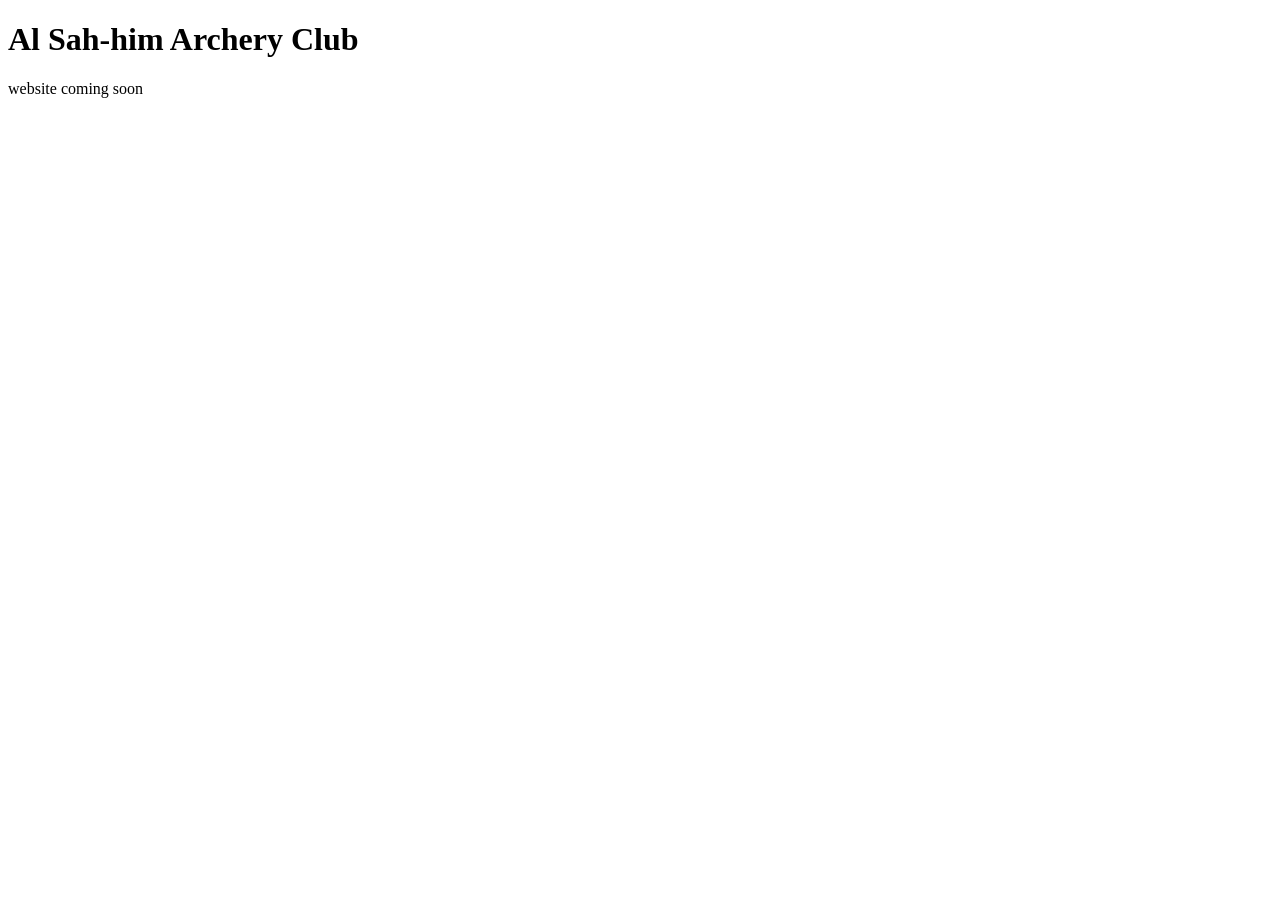
==== index.html @ c9ab62c6 "first commit" ====
<!DOCTYPE html>
<html lang="en">
<head>
  <meta charset="UTF-8">
  <title>Al Sah-him Archery Club</title>
</head>
<body>
  <h1>Al Sah-him Archery Club</h1>
  <p>website coming soon</p>
</body>
</html>
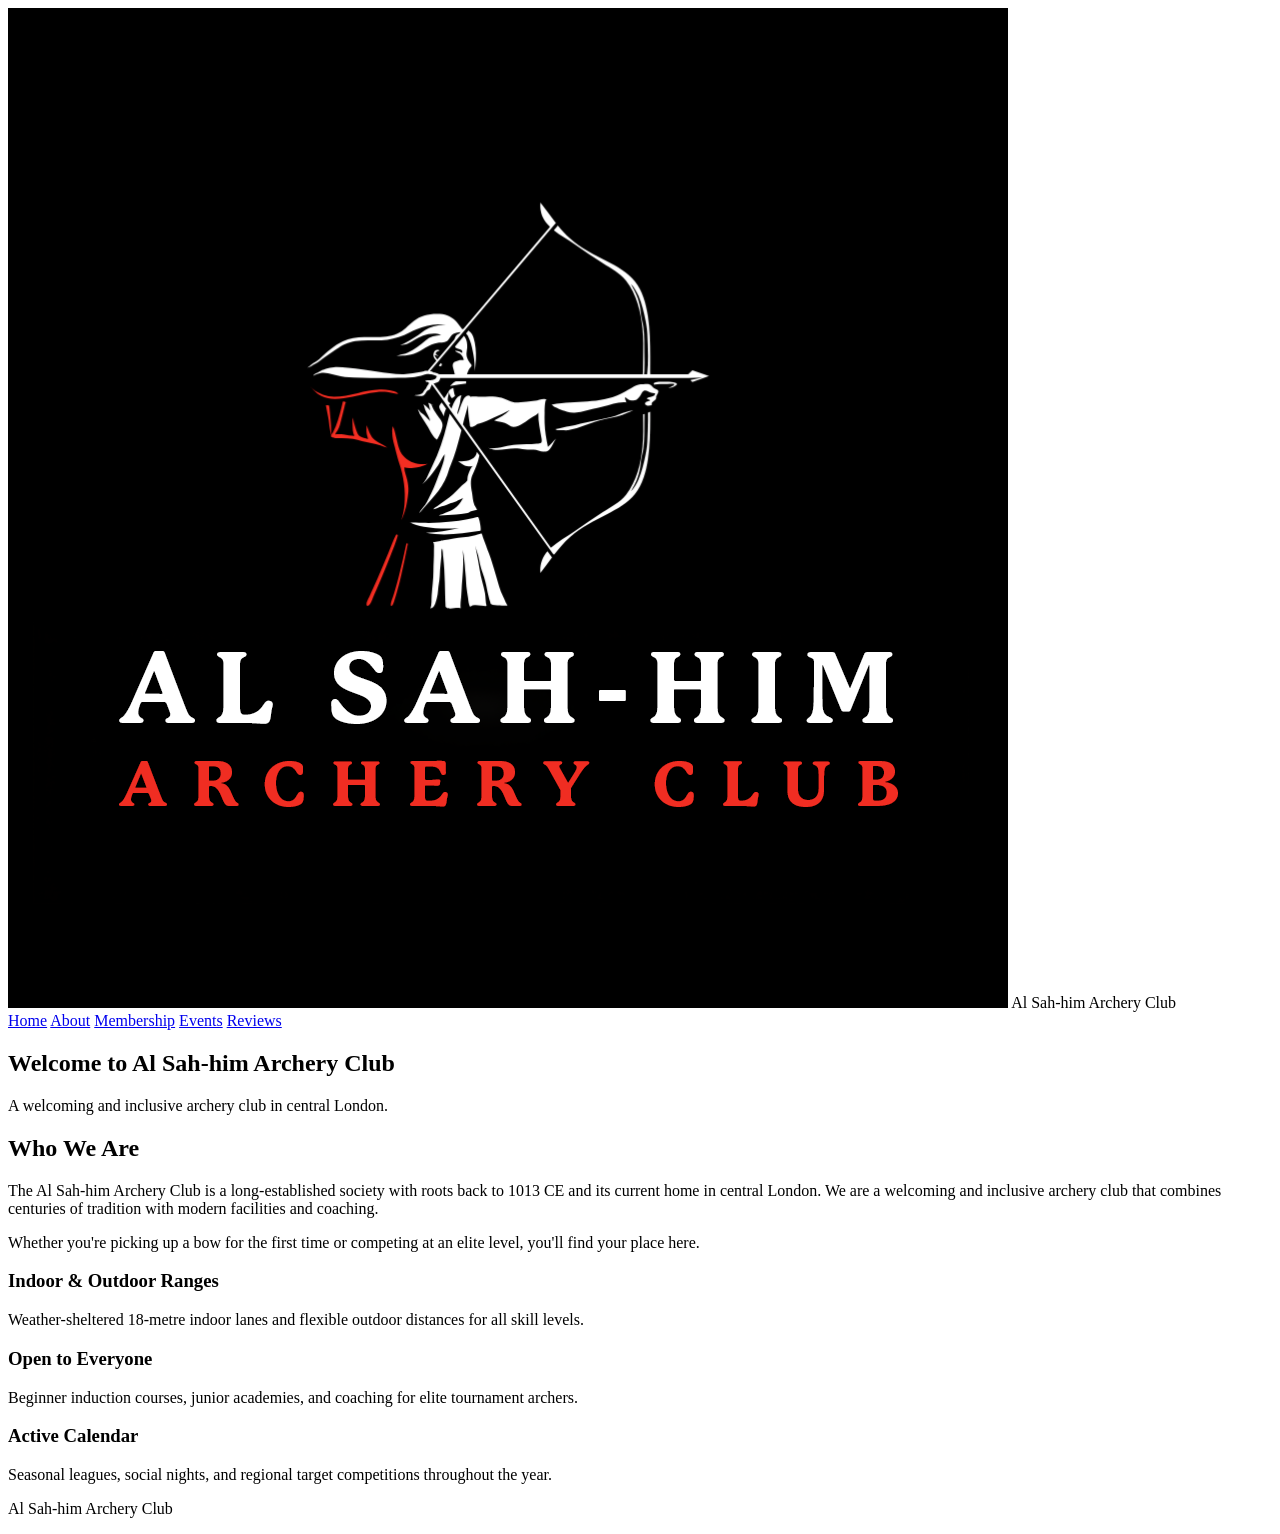
==== commit 8c6780d3: "basic html for home page" ====
--- a/index.html
+++ b/index.html
@@ -2,10 +2,62 @@
 <html lang="en">
 <head>
   <meta charset="UTF-8">
-  <title>Al Sah-him Archery Club</title>
+  <title>Al Sah-him Archery Club - Home</title>
 </head>
 <body>
-  <h1>Al Sah-him Archery Club</h1>
-  <p>website coming soon</p>
+
+<header>
+  <div class="header-left">
+    <img src="club-logo.png" alt="Club logo">
+    <span class="club-title">Al Sah-him Archery Club</span>
+  </div>
+  <nav>
+    <a href="home.html">Home</a>
+    <a href="about.html">About</a>
+    <a href="membership.html">Membership</a>
+    <a href="events.html">Events</a>
+    <a href="reviews.html">Reviews</a>
+  </nav>
+</header>
+
+<main>
+
+  <section class="banner">
+    <h1>Welcome to Al Sah-him Archery Club</h1>
+    <p>A welcoming and inclusive archery club in central London.</p>
+  </section>
+
+  <div class="content">
+
+    <section class="intro">
+      <h2 class="section-title">Who We Are</h2>
+      <p>The Al Sah-him Archery Club is a long-established society with roots back to 1013 CE and its current home in central London. We are a welcoming and inclusive archery club that combines centuries of tradition with modern facilities and coaching.</p>
+      <p>Whether you're picking up a bow for the first time or competing at an elite level, you'll find your place here.</p>
+
+      <div class="features">
+        <div class="feature">
+          <h3>Indoor &amp; Outdoor Ranges</h3>
+          <p>Weather-sheltered 18-metre indoor lanes and flexible outdoor distances for all skill levels.</p>
+        </div>
+        <div class="feature">
+          <h3>Open to Everyone</h3>
+          <p>Beginner induction courses, junior academies, and coaching for elite tournament archers.</p>
+        </div>
+        <div class="feature">
+          <h3>Active Calendar</h3>
+          <p>Seasonal leagues, social nights, and regional target competitions throughout the year.</p>
+        </div>
+      </div>
+    </section>
+
+    <section>
+    </div>
+
+</main>
+
+<footer>
+  <p>Al Sah-him Archery Club</p>
+</footer>
+
 </body>
-</html>
+</html>
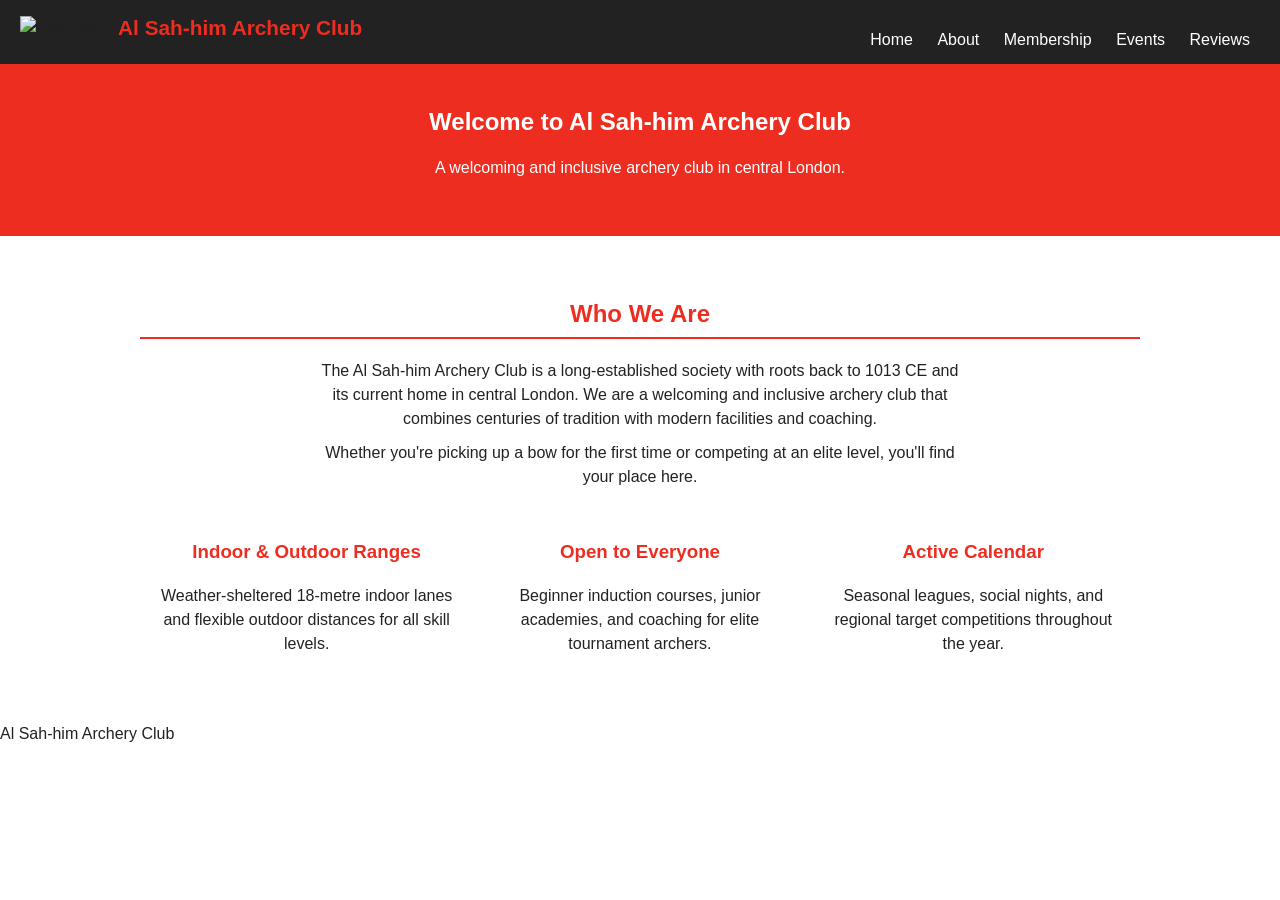
==== commit 28a23a47: "added css file and nav bar" ====
--- a/index.html
+++ b/index.html
@@ -3,12 +3,13 @@
 <head>
   <meta charset="UTF-8">
   <title>Al Sah-him Archery Club - Home</title>
+  <link rel="stylesheet" href="css/style.css">
 </head>
 <body>
 
 <header>
   <div class="header-left">
-    <img src="club-logo.png" alt="Club logo">
+    <img src="images/club-logo.png" alt="Club logo">
     <span class="club-title">Al Sah-him Archery Club</span>
   </div>
   <nav>
--- a/css/style.css
+++ b/css/style.css
@@ -0,0 +1,108 @@
+/* Al Sah-him Archery Club */
+
+body {
+  font-family: Arial, Helvetica, sans-serif;
+  margin: 0;
+  color: #222;
+  line-height: 1.5;
+}
+
+/* header */
+header {
+  background-color: #222;
+  padding: 12px 20px;
+  overflow: hidden;
+}
+
+.header-left {
+  float: left;
+}
+
+.header-left img {
+  height: 55px;
+  vertical-align: middle;
+}
+
+.club-title {
+  color: #ee2d21;
+  font-weight: bold;
+  font-size: 1.3em;
+  margin-left: 10px;
+  vertical-align: middle;
+}
+
+nav {
+  float: right;
+  padding-top: 16px;
+}
+
+nav a {
+  color: #fff;
+  text-decoration: none;
+  margin: 0 10px;
+}
+
+nav a:hover {
+  color: #ee2d21;
+}
+
+nav .current {
+  color: #ee2d21;
+  font-weight: bold;
+  margin: 0 10px;
+}
+
+/* red banner */
+.banner {
+  background-color: #ee2d21;
+  color: #fff;
+  text-align: center;
+  padding: 40px 20px;
+}
+
+.banner h1 {
+  margin: 0;
+}
+
+/* main content */
+.content {
+  max-width: 1000px;
+  margin: 0 auto;
+  padding: 40px 20px;
+}
+
+.content a {
+  color: #ee2d21;
+}
+
+.section-title {
+  color: #ee2d21;
+  border-bottom: 2px solid #ee2d21;
+  padding-bottom: 5px;
+}
+
+.intro {
+  text-align: center;
+}
+
+.intro p {
+  max-width: 650px;
+  margin: 0 auto 10px;
+}
+
+.features {
+  overflow: hidden;
+  margin-top: 30px;
+}
+
+.feature {
+  float: left;
+  width: 33.33%;
+  padding: 0 15px;
+  box-sizing: border-box;
+  text-align: center;
+}
+
+.feature h3 {
+  color: #ee2d21;
+}
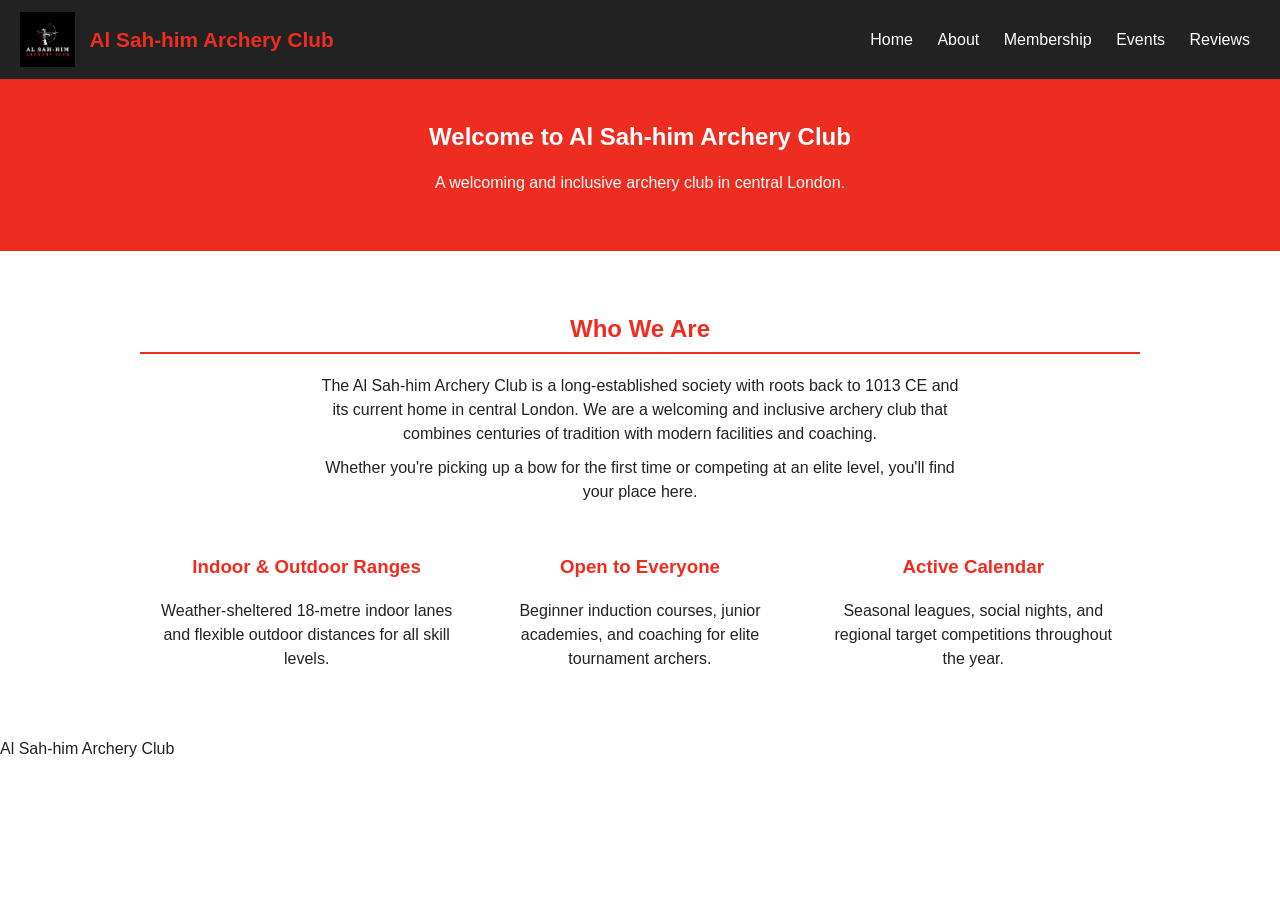
==== commit 9507227f: "logo wasnt showing, fixed path" ====
--- a/index.html
+++ b/index.html
@@ -9,7 +9,7 @@
 
 <header>
   <div class="header-left">
-    <img src="images/club-logo.png" alt="Club logo">
+    <img src="club-logo.png" alt="Club logo">
     <span class="club-title">Al Sah-him Archery Club</span>
   </div>
   <nav>
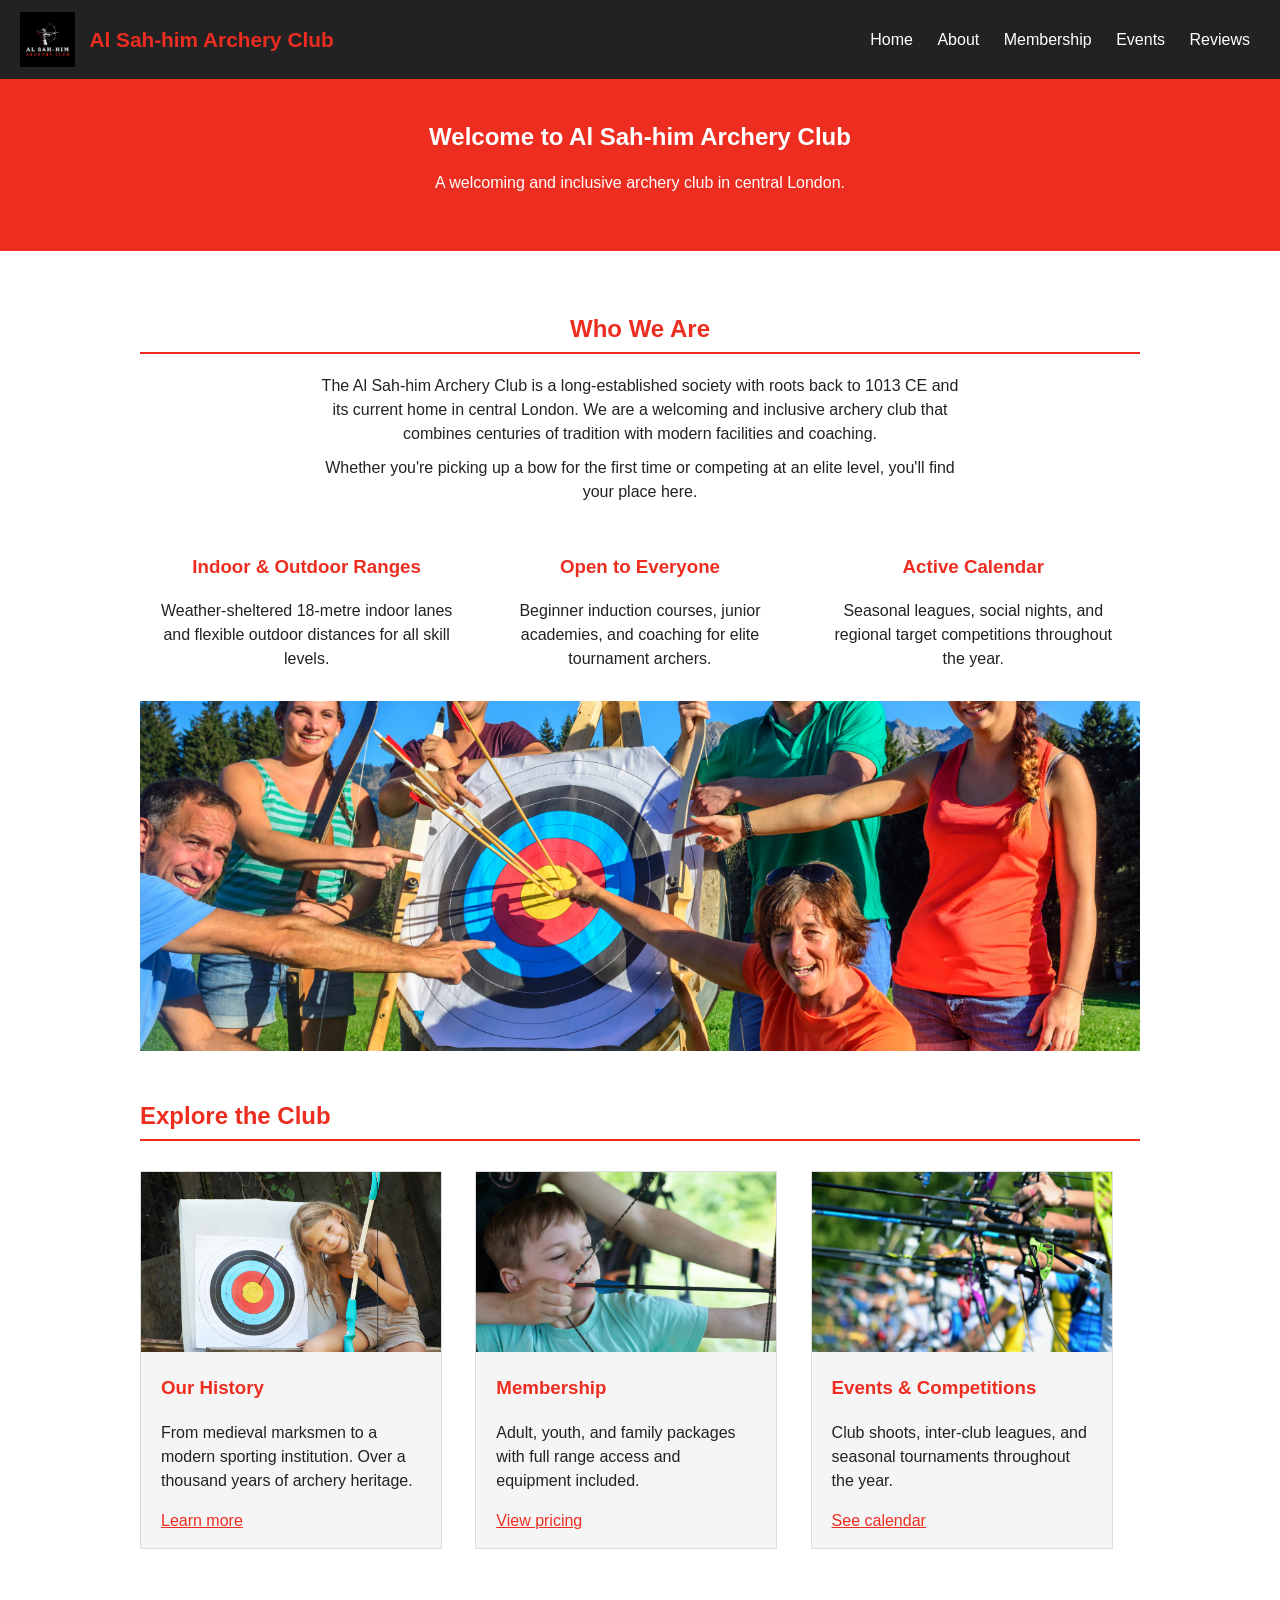
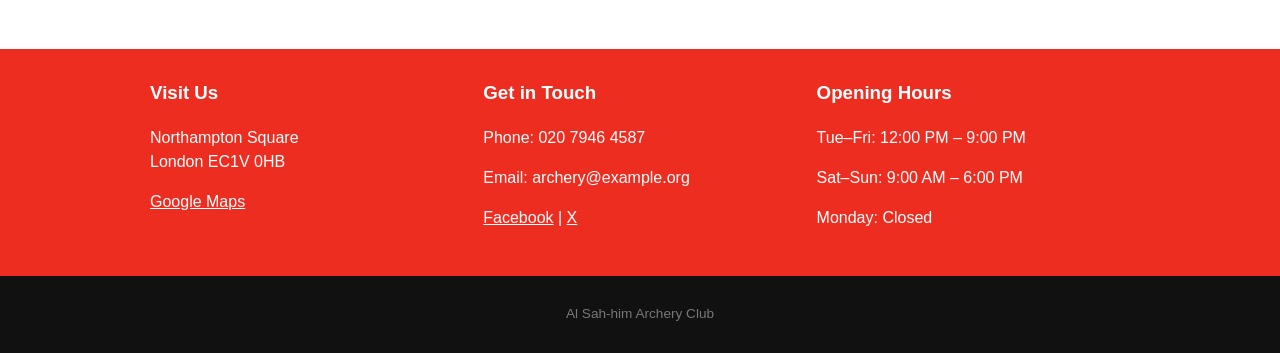
==== commit 4be1ab18: "home page cards + images" ====
--- a/index.html
+++ b/index.html
@@ -51,10 +51,66 @@
       </div>
     </section>
 
+    <img class="img-banner" src="images/AdobeStock_72105116.jpeg" alt="Archery equipment on display">
+
     <section>
-    </div>
+      <h2 class="section-title">Explore the Club</h2>
+
+      <div class="cards">
+        <article class="card">
+          <img src="images/AdobeStock_54526389.jpeg" alt="Archery range">
+          <div class="card-text">
+            <h3>Our History</h3>
+            <p>From medieval marksmen to a modern sporting institution. Over a thousand years of archery heritage.</p>
+            <a href="about.html">Learn more</a>
+          </div>
+        </article>
+
+        <article class="card">
+          <img src="images/AdobeStock_530146162.jpeg" alt="Archery target">
+          <div class="card-text">
+            <h3>Membership</h3>
+            <p>Adult, youth, and family packages with full range access and equipment included.</p>
+            <a href="membership.html">View pricing</a>
+          </div>
+        </article>
+
+        <article class="card">
+          <img src="images/AdobeStock_305803071.jpeg" alt="Group of archers">
+          <div class="card-text">
+            <h3>Events &amp; Competitions</h3>
+            <p>Club shoots, inter-club leagues, and seasonal tournaments throughout the year.</p>
+            <a href="events.html">See calendar</a>
+          </div>
+        </article>
+      </div>
+    </section>
+
+  </div>
 
 </main>
+
+<div class="contact-bar">
+  <div class="contact-inner">
+    <div class="contact-col">
+      <h3>Visit Us</h3>
+      <p>Northampton Square<br>London EC1V 0HB</p>
+      <p><a href="https://maps.google.com/?q=Northampton+Square+London+EC1V+0HB">Google Maps</a></p>
+    </div>
+    <div class="contact-col">
+      <h3>Get in Touch</h3>
+      <p>Phone: 020 7946 4587</p>
+      <p>Email: archery@example.org</p>
+      <p><a href="https://www.facebook.com/AlSah-himArchery">Facebook</a> | <a href="https://x.com/AlSah-himArchery">X</a></p>
+    </div>
+    <div class="contact-col">
+      <h3>Opening Hours</h3>
+      <p>Tue–Fri: 12:00 PM – 9:00 PM</p>
+      <p>Sat–Sun: 9:00 AM – 6:00 PM</p>
+      <p>Monday: Closed</p>
+    </div>
+  </div>
+</div>
 
 <footer>
   <p>Al Sah-him Archery Club</p>
--- a/css/style.css
+++ b/css/style.css
@@ -106,3 +106,82 @@
 .feature h3 {
   color: #ee2d21;
 }
+
+/* cards on home page */
+.cards {
+  overflow: hidden;
+  margin-top: 30px;
+}
+
+.card {
+  float: left;
+  width: 30%;
+  margin-right: 3.33%;
+  background-color: #f5f5f5;
+  border: 1px solid #ddd;
+  margin-bottom: 20px;
+}
+
+.card:last-child {
+  margin-right: 0;
+}
+
+.card img {
+  width: 100%;
+  height: 180px;
+  object-fit: cover;
+}
+
+.card-text {
+  padding: 15px 20px;
+}
+
+.card-text h3 {
+  color: #ee2d21;
+  margin-top: 0;
+}
+
+/* contact bar */
+.contact-bar {
+  background-color: #ee2d21;
+  color: #fff;
+  padding: 30px 0;
+  margin-top: 40px;
+}
+
+.contact-inner {
+  max-width: 1000px;
+  margin: 0 auto;
+  overflow: hidden;
+  padding: 0 20px;
+}
+
+.contact-col {
+  float: left;
+  width: 33.33%;
+  box-sizing: border-box;
+  padding: 0 10px;
+}
+
+.contact-col h3 {
+  margin-top: 0;
+}
+
+.contact-col a {
+  color: #fff;
+}
+
+footer {
+  background-color: #111;
+  color: #777;
+  text-align: center;
+  padding: 15px;
+  font-size: 0.85em;
+}
+
+.img-banner {
+  width: 100%;
+  max-height: 350px;
+  object-fit: cover;
+  margin: 20px 0;
+}
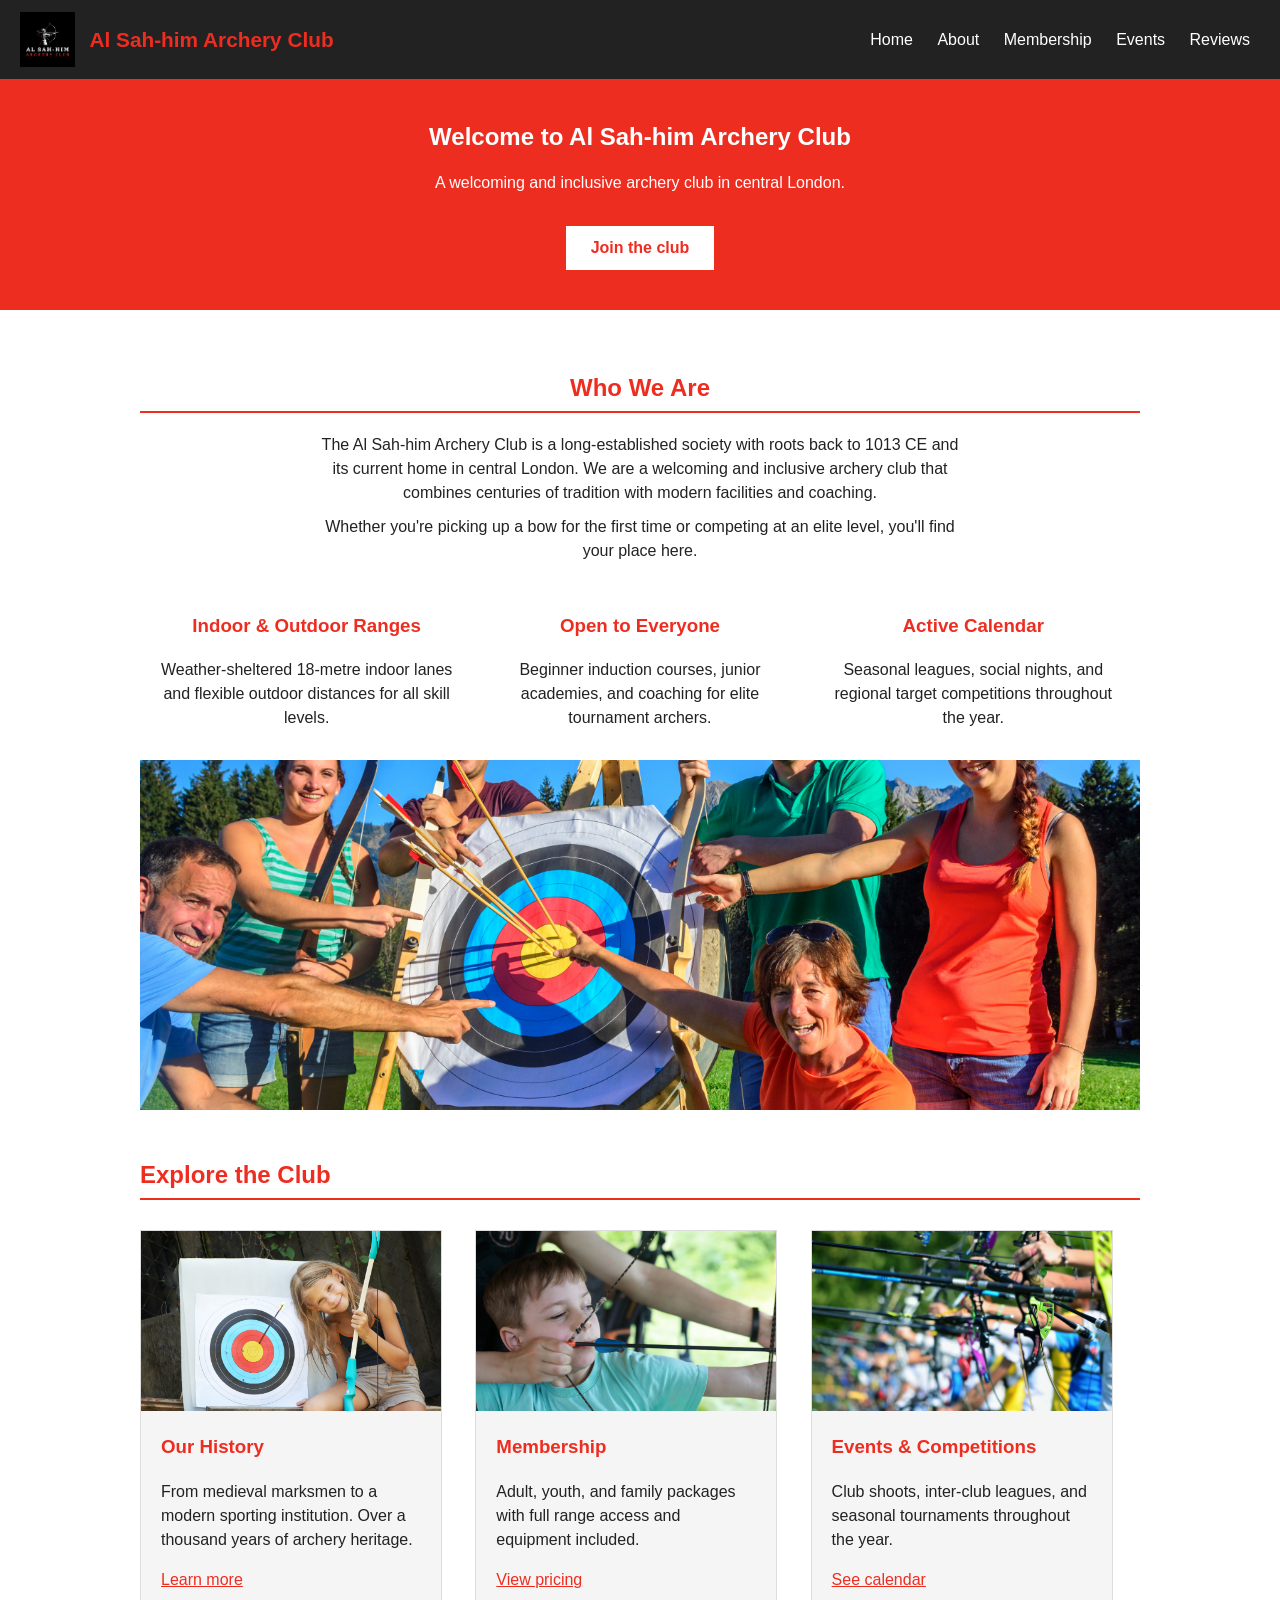
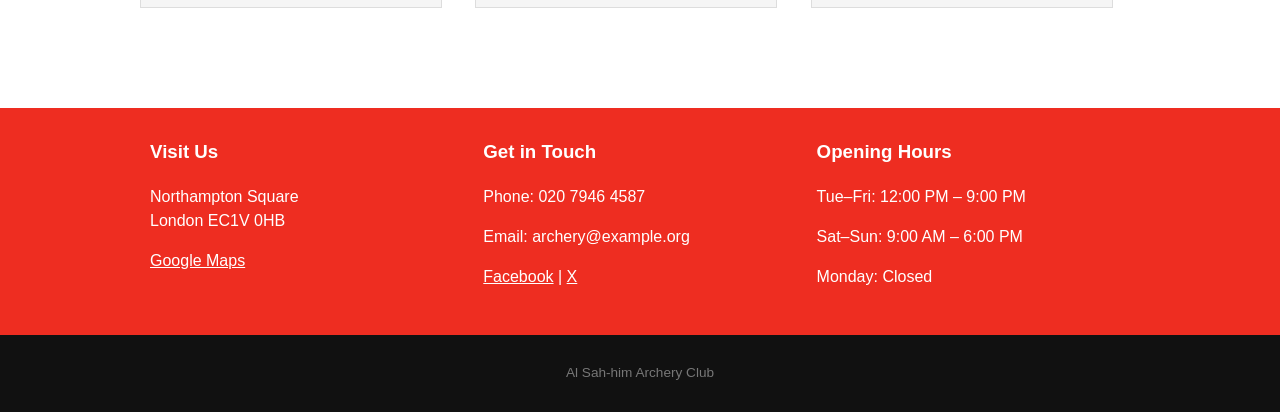
==== commit 0e5d088b: "join the club button on home" ====
--- a/index.html
+++ b/index.html
@@ -26,6 +26,7 @@
   <section class="banner">
     <h1>Welcome to Al Sah-him Archery Club</h1>
     <p>A welcoming and inclusive archery club in central London.</p>
+    <a href="membership.html" class="btn">Join the club</a>
   </section>
 
   <div class="content">
--- a/css/style.css
+++ b/css/style.css
@@ -107,6 +107,16 @@
   color: #ee2d21;
 }
 
+.btn {
+  display: inline-block;
+  background-color: #fff;
+  color: #ee2d21;
+  padding: 10px 25px;
+  margin-top: 15px;
+  text-decoration: none;
+  font-weight: bold;
+}
+
 /* cards on home page */
 .cards {
   overflow: hidden;
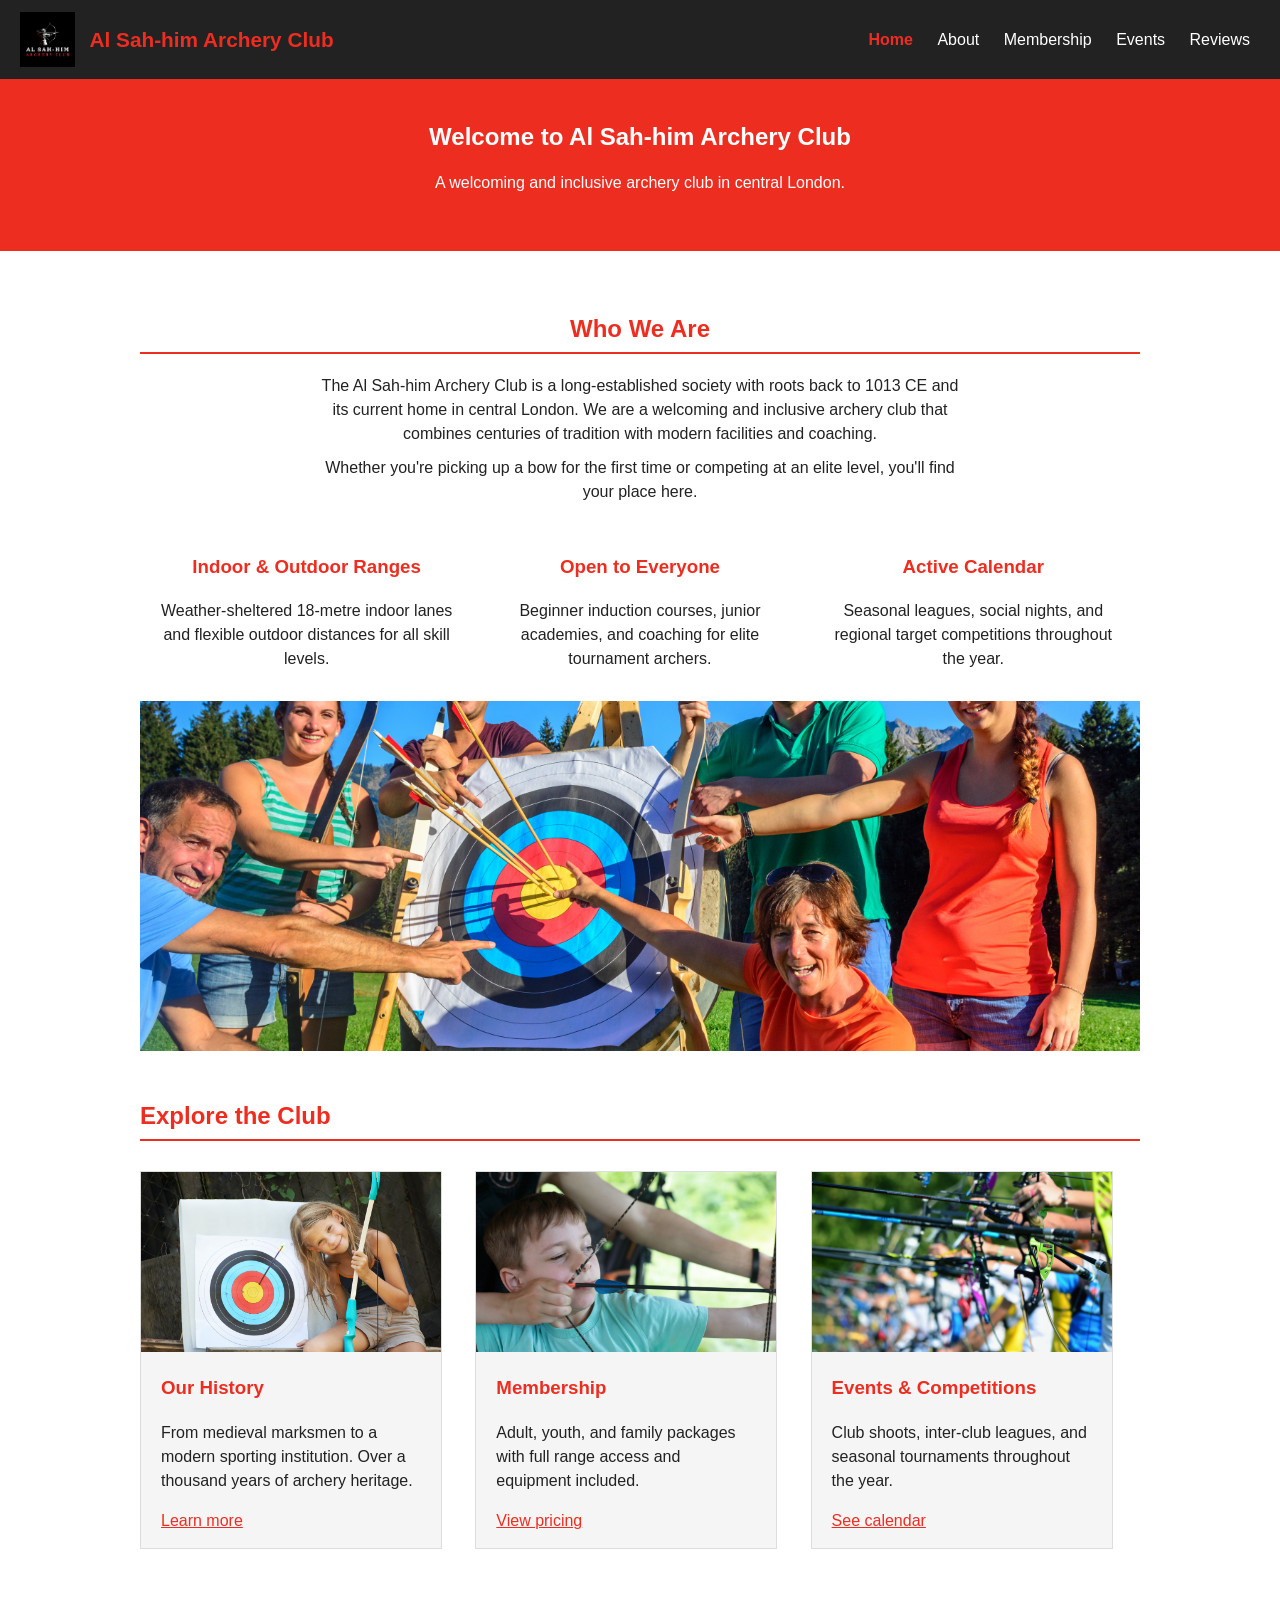
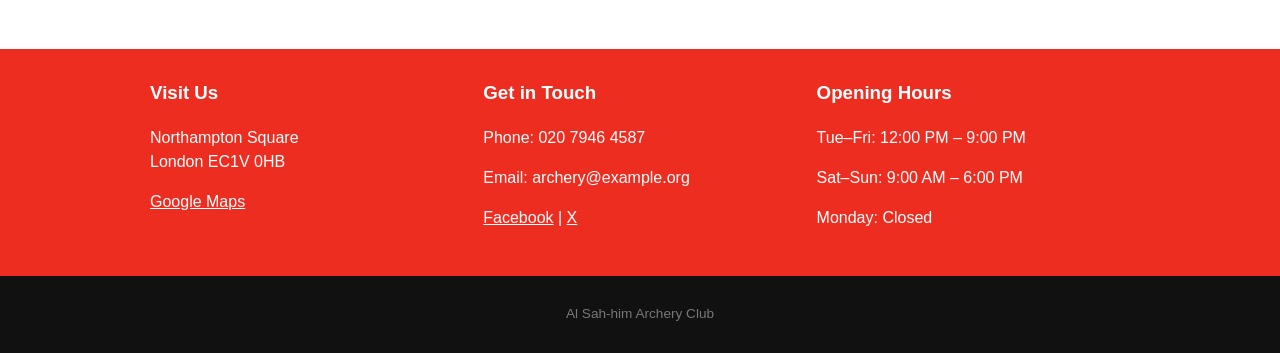
==== commit 09daaa2b: "removed the join button, looked out of place" ====
--- a/index.html
+++ b/index.html
@@ -13,7 +13,7 @@
     <span class="club-title">Al Sah-him Archery Club</span>
   </div>
   <nav>
-    <a href="home.html">Home</a>
+    <span class="current">Home</span>
     <a href="about.html">About</a>
     <a href="membership.html">Membership</a>
     <a href="events.html">Events</a>
@@ -26,7 +26,6 @@
   <section class="banner">
     <h1>Welcome to Al Sah-him Archery Club</h1>
     <p>A welcoming and inclusive archery club in central London.</p>
-    <a href="membership.html" class="btn">Join the club</a>
   </section>
 
   <div class="content">
--- a/css/style.css
+++ b/css/style.css
@@ -107,16 +107,6 @@
   color: #ee2d21;
 }
 
-.btn {
-  display: inline-block;
-  background-color: #fff;
-  color: #ee2d21;
-  padding: 10px 25px;
-  margin-top: 15px;
-  text-decoration: none;
-  font-weight: bold;
-}
-
 /* cards on home page */
 .cards {
   overflow: hidden;
@@ -195,3 +185,164 @@
   object-fit: cover;
   margin: 20px 0;
 }
+
+/* about page */
+.info-row {
+  overflow: hidden;
+  margin-top: 30px;
+}
+
+.info-box {
+  float: left;
+  width: 46%;
+  margin-right: 4%;
+  background-color: #f5f5f5;
+  padding: 15px 20px;
+  border-left: 4px solid #ee2d21;
+  box-sizing: border-box;
+  margin-bottom: 20px;
+}
+
+.info-box:nth-child(2n) {
+  margin-right: 0;
+}
+
+.info-box h3 {
+  color: #ee2d21;
+  margin-top: 0;
+}
+
+/* history boxes */
+.timeline-blocks {
+  overflow: hidden;
+  text-align: center;
+  margin-top: 30px;
+}
+
+.timeline-block {
+  float: left;
+  width: 28%;
+  background-color: #f5f5f5;
+  padding: 24px 16px;
+  border-top: 3px solid #ee2d21;
+  box-sizing: border-box;
+  margin-bottom: 20px;
+}
+
+.timeline-block h3 {
+  color: #ee2d21;
+  margin-top: 0;
+}
+
+.timeline-arrow {
+  float: left;
+  width: 8%;
+  font-size: 2em;
+  color: #ee2d21;
+  font-weight: bold;
+  padding-top: 30px;
+}
+
+/* membership page */
+table {
+  width: 100%;
+  border-collapse: collapse;
+  margin: 20px 0;
+}
+
+th {
+  background-color: #ee2d21;
+  color: #fff;
+  padding: 12px;
+  text-align: left;
+}
+
+td {
+  padding: 10px 12px;
+  border-bottom: 1px solid #ddd;
+}
+
+.courses {
+  overflow: hidden;
+  margin-top: 30px;
+}
+
+.course-box {
+  float: left;
+  width: 30%;
+  margin-right: 3.33%;
+  background-color: #f5f5f5;
+  padding: 15px 20px;
+  border-top: 3px solid #ee2d21;
+  box-sizing: border-box;
+  margin-bottom: 20px;
+}
+
+.course-box:last-child {
+  margin-right: 0;
+}
+
+.course-box h3 {
+  color: #ee2d21;
+  margin-top: 0;
+}
+
+aside {
+  background-color: #f9f9f9;
+  border-left: 4px solid #ee2d21;
+}
+
+aside h3 {
+  color: #ee2d21;
+  margin-top: 0;
+}
+
+/* events page */
+.event-month {
+  margin-bottom: 35px;
+}
+
+.event-month h3 {
+  color: #ee2d21;
+}
+
+.event-item {
+  border-bottom: 1px solid #ddd;
+  padding: 12px 0;
+  overflow: hidden;
+}
+
+.event-date {
+  float: left;
+  width: 70px;
+  font-weight: bold;
+  color: #ee2d21;
+}
+
+.event-details {
+  float: left;
+  width: calc(100% - 80px);
+}
+
+.event-details h4 {
+  margin: 0 0 5px;
+}
+
+.audience-label {
+  color: #ee2d21;
+  font-size: 0.85em;
+  font-weight: bold;
+  text-transform: uppercase;
+}
+
+/* reviews page */
+.review {
+  background-color: #f5f5f5;
+  padding: 25px;
+  margin-bottom: 15px;
+  border: 1px solid #ddd;
+}
+
+.review .name {
+  font-weight: bold;
+}
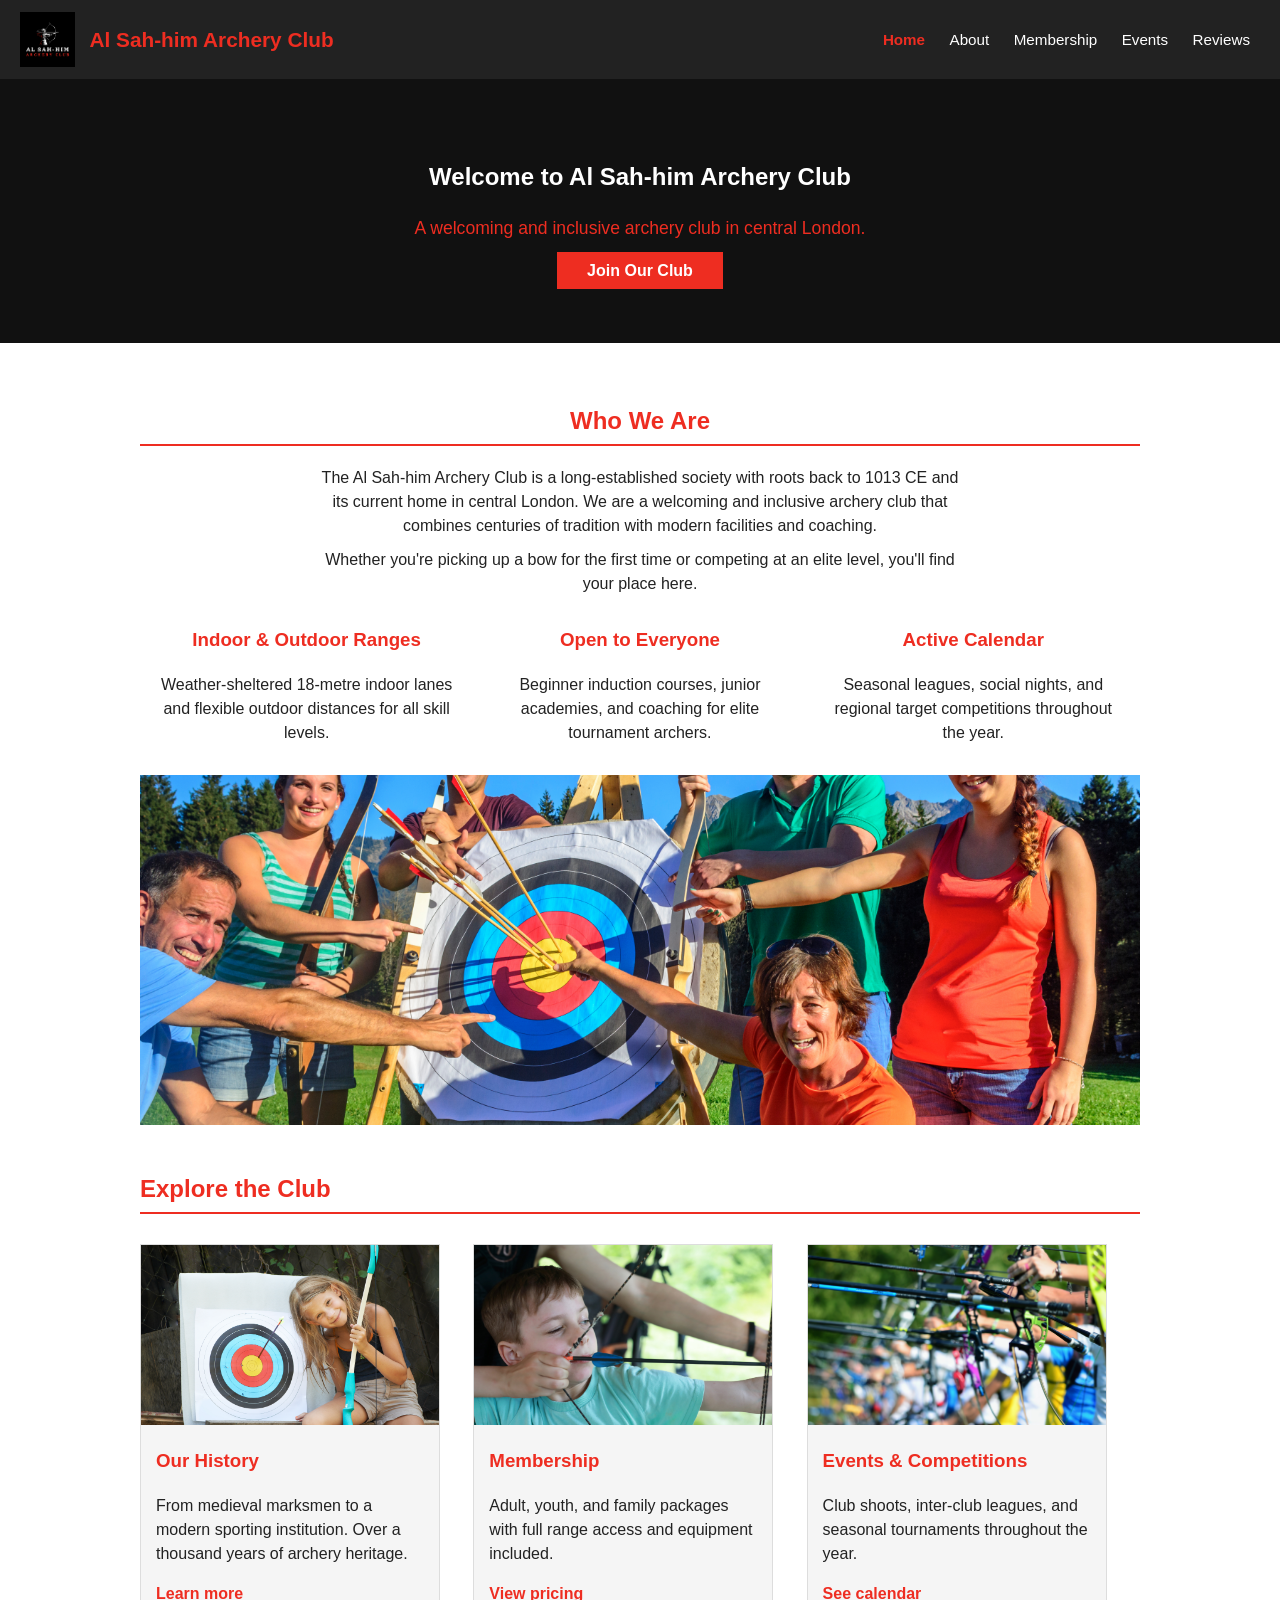
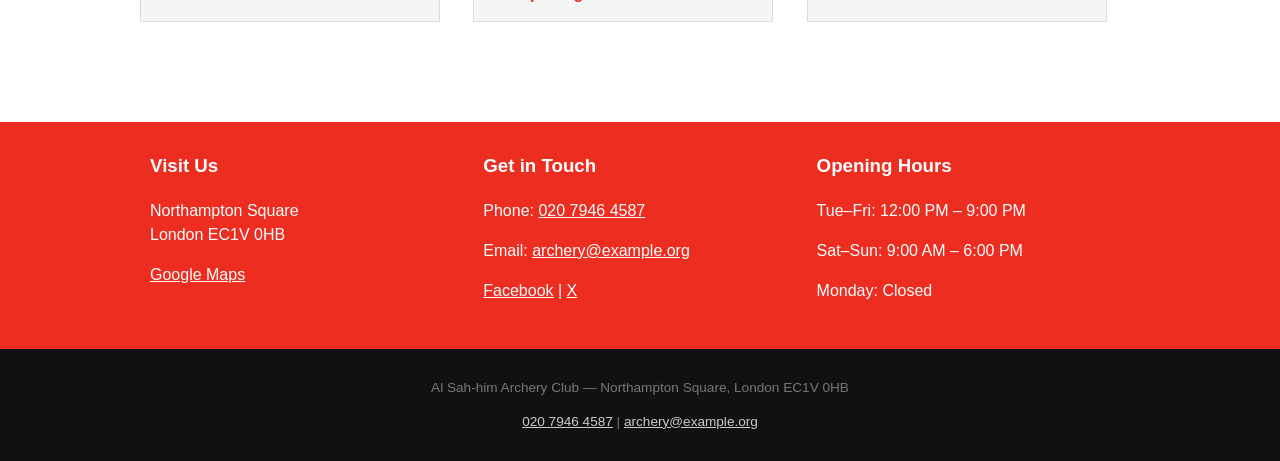
==== commit 1f7a2241: "final fixes before the video" ====
--- a/index.html
+++ b/index.html
@@ -2,36 +2,42 @@
 <html lang="en">
 <head>
   <meta charset="UTF-8">
+  <meta name="viewport" content="width=device-width, initial-scale=1.0">
   <title>Al Sah-him Archery Club - Home</title>
   <link rel="stylesheet" href="css/style.css">
 </head>
 <body>
 
-<header>
+<a href="#main-content" class="skip-link">Skip to main content</a>
+
+<header role="banner">
   <div class="header-left">
     <img src="club-logo.png" alt="Club logo">
     <span class="club-title">Al Sah-him Archery Club</span>
   </div>
-  <nav>
-    <span class="current">Home</span>
-    <a href="about.html">About</a>
-    <a href="membership.html">Membership</a>
-    <a href="events.html">Events</a>
-    <a href="reviews.html">Reviews</a>
+  <nav aria-label="Main navigation">
+    <ul>
+      <li><span class="current">Home</span></li>
+      <li><a href="about.html">About</a></li>
+      <li><a href="membership.html">Membership</a></li>
+      <li><a href="events.html">Events</a></li>
+      <li><a href="reviews.html">Reviews</a></li>
+    </ul>
   </nav>
 </header>
 
-<main>
+<main id="main-content">
 
-  <section class="banner">
-    <h1>Welcome to Al Sah-him Archery Club</h1>
+  <section class="hero" aria-labelledby="hero-heading">
+    <h1 id="hero-heading">Welcome to Al Sah-him Archery Club</h1>
     <p>A welcoming and inclusive archery club in central London.</p>
+    <a href="membership.html" class="btn">Join Our Club</a>
   </section>
 
   <div class="content">
 
-    <section class="intro">
-      <h2 class="section-title">Who We Are</h2>
+    <section class="intro" aria-labelledby="who-heading">
+      <h2 id="who-heading" class="section-title">Who We Are</h2>
       <p>The Al Sah-him Archery Club is a long-established society with roots back to 1013 CE and its current home in central London. We are a welcoming and inclusive archery club that combines centuries of tradition with modern facilities and coaching.</p>
       <p>Whether you're picking up a bow for the first time or competing at an elite level, you'll find your place here.</p>
 
@@ -53,8 +59,8 @@
 
     <img class="img-banner" src="images/AdobeStock_72105116.jpeg" alt="Archery equipment on display">
 
-    <section>
-      <h2 class="section-title">Explore the Club</h2>
+    <section aria-labelledby="explore-heading">
+      <h2 id="explore-heading" class="section-title">Explore the Club</h2>
 
       <div class="cards">
         <article class="card">
@@ -99,8 +105,8 @@
     </div>
     <div class="contact-col">
       <h3>Get in Touch</h3>
-      <p>Phone: 020 7946 4587</p>
-      <p>Email: archery@example.org</p>
+      <p>Phone: <a href="tel:02079464587">020 7946 4587</a></p>
+      <p>Email: <a href="mailto:archery@example.org">archery@example.org</a></p>
       <p><a href="https://www.facebook.com/AlSah-himArchery">Facebook</a> | <a href="https://x.com/AlSah-himArchery">X</a></p>
     </div>
     <div class="contact-col">
@@ -112,8 +118,9 @@
   </div>
 </div>
 
-<footer>
-  <p>Al Sah-him Archery Club</p>
+<footer role="contentinfo">
+  <p>Al Sah-him Archery Club &mdash; Northampton Square, London EC1V 0HB</p>
+  <p><a href="tel:02079464587">020 7946 4587</a> | <a href="mailto:archery@example.org">archery@example.org</a></p>
 </footer>
 
 </body>
--- a/css/style.css
+++ b/css/style.css
@@ -7,6 +7,26 @@
   line-height: 1.5;
 }
 
+h3 {
+  color: #ee2d21;
+  margin-top: 0;
+}
+
+/* skip link */
+.skip-link {
+  position: absolute;
+  top: -40px;
+  left: 8px;
+  background: #ee2d21;
+  color: #fff;
+  padding: 8px 16px;
+  font-weight: bold;
+}
+
+.skip-link:focus {
+  top: 8px;
+}
+
 /* header */
 header {
   background-color: #222;
@@ -36,32 +56,62 @@
   padding-top: 16px;
 }
 
-nav a {
+nav ul {
+  list-style: none;
+  margin: 0;
+  padding: 0;
+}
+
+nav li {
+  display: inline;
+}
+
+nav a, nav .current {
   color: #fff;
   text-decoration: none;
   margin: 0 10px;
-}
-
-nav a:hover {
+  font-size: 0.95em;
+}
+
+nav a:hover, nav .current {
   color: #ee2d21;
 }
 
 nav .current {
-  color: #ee2d21;
-  font-weight: bold;
-  margin: 0 10px;
-}
-
-/* red banner */
+  font-weight: bold;
+}
+
+/* banners */
+.banner, .hero {
+  color: #fff;
+  text-align: center;
+  padding: 40px 20px;
+}
+
 .banner {
   background-color: #ee2d21;
-  color: #fff;
-  text-align: center;
-  padding: 40px 20px;
 }
 
 .banner h1 {
   margin: 0;
+}
+
+.hero {
+  background-color: #111;
+  padding: 60px 20px;
+}
+
+.hero p {
+  color: #ee2d21;
+  font-size: 1.1em;
+}
+
+.btn {
+  background-color: #ee2d21;
+  color: #fff;
+  padding: 10px 30px;
+  text-decoration: none;
+  font-weight: bold;
 }
 
 /* main content */
@@ -71,14 +121,11 @@
   padding: 40px 20px;
 }
 
-.content a {
-  color: #ee2d21;
-}
-
 .section-title {
   color: #ee2d21;
   border-bottom: 2px solid #ee2d21;
   padding-bottom: 5px;
+  margin-bottom: 20px;
 }
 
 .intro {
@@ -90,40 +137,30 @@
   margin: 0 auto 10px;
 }
 
-.features {
+/* floated rows - cards, features, boxes etc */
+.cards, .features, .courses, .info-row, .timeline-blocks {
   overflow: hidden;
   margin-top: 30px;
 }
 
-.feature {
-  float: left;
-  width: 33.33%;
-  padding: 0 15px;
+.card, .course-box, .timeline-block, .info-box {
+  float: left;
+  background-color: #f5f5f5;
   box-sizing: border-box;
-  text-align: center;
-}
-
-.feature h3 {
-  color: #ee2d21;
-}
-
-/* cards on home page */
-.cards {
-  overflow: hidden;
-  margin-top: 30px;
-}
-
-.card {
-  float: left;
+  margin-bottom: 20px;
+}
+
+.card, .course-box {
   width: 30%;
   margin-right: 3.33%;
-  background-color: #f5f5f5;
+}
+
+.card:last-child, .course-box:last-child, .info-box:nth-child(2n) {
+  margin-right: 0;
+}
+
+.card {
   border: 1px solid #ddd;
-  margin-bottom: 20px;
-}
-
-.card:last-child {
-  margin-right: 0;
 }
 
 .card img {
@@ -133,12 +170,151 @@
 }
 
 .card-text {
-  padding: 15px 20px;
-}
-
-.card-text h3 {
-  color: #ee2d21;
-  margin-top: 0;
+  padding: 15px;
+}
+
+.card-text a {
+  color: #ee2d21;
+  text-decoration: none;
+  font-weight: bold;
+}
+
+.feature {
+  float: left;
+  width: 33.33%;
+  padding: 0 15px;
+  box-sizing: border-box;
+  text-align: center;
+}
+
+.course-box {
+  padding: 20px;
+  border-top: 3px solid #ee2d21;
+}
+
+.info-box {
+  width: 46%;
+  margin-right: 4%;
+  padding: 20px;
+  border-left: 4px solid #ee2d21;
+}
+
+/* about page timeline */
+.timeline-blocks {
+  text-align: center;
+}
+
+.timeline-block {
+  width: 28%;
+  padding: 24px 16px;
+  border-top: 4px solid #ee2d21;
+}
+
+.timeline-arrow {
+  float: left;
+  width: 8%;
+  font-size: 2em;
+  color: #ee2d21;
+  font-weight: bold;
+  padding-top: 30px;
+}
+
+aside {
+  background-color: #f9f9f9;
+  border-left: 4px solid #ee2d21;
+}
+
+/* table */
+.table-wrapper {
+  overflow-x: auto;
+}
+
+table {
+  width: 100%;
+  border-collapse: collapse;
+  margin: 20px 0;
+}
+
+caption {
+  caption-side: top;
+  text-align: left;
+  font-weight: bold;
+  margin-bottom: 8px;
+  color: #ee2d21;
+}
+
+th {
+  background-color: #ee2d21;
+  color: #fff;
+  padding: 12px;
+  text-align: left;
+}
+
+td {
+  padding: 10px 12px;
+  border-bottom: 1px solid #ddd;
+}
+
+/* events */
+.event-month {
+  margin-bottom: 35px;
+}
+
+.event-item {
+  border-bottom: 1px solid #ddd;
+  padding: 12px 0;
+  overflow: hidden;
+}
+
+.event-date-box {
+  float: left;
+  background-color: #ee2d21;
+  color: #fff;
+  width: 65px;
+  height: 65px;
+  text-align: center;
+  font-weight: bold;
+  margin-right: 15px;
+  line-height: 1.2;
+  padding-top: 10px;
+  box-sizing: border-box;
+}
+
+.event-date-box .day {
+  font-size: 1.4em;
+  display: block;
+}
+
+.event-date-box .month {
+  font-size: 0.8em;
+}
+
+.event-details {
+  float: left;
+  width: calc(100% - 80px);
+}
+
+.event-details h4 {
+  margin: 0 0 5px;
+}
+
+.audience-label {
+  color: #ee2d21;
+  font-size: 0.85em;
+  font-weight: bold;
+  text-transform: uppercase;
+}
+
+/* reviews */
+.review {
+  background-color: #f5f5f5;
+  padding: 25px;
+  margin-bottom: 15px;
+  border: 1px solid #ddd;
+}
+
+.review .name {
+  font-weight: bold;
 }
 
 /* contact bar */
@@ -163,11 +339,7 @@
   padding: 0 10px;
 }
 
-.contact-col h3 {
-  margin-top: 0;
-}
-
-.contact-col a {
+.contact-col h3, .contact-col a {
   color: #fff;
 }
 
@@ -179,6 +351,11 @@
   font-size: 0.85em;
 }
 
+footer a {
+  color: #ccc;
+}
+
+/* images and video */
 .img-banner {
   width: 100%;
   max-height: 350px;
@@ -186,163 +363,69 @@
   margin: 20px 0;
 }
 
-/* about page */
-.info-row {
-  overflow: hidden;
-  margin-top: 30px;
-}
-
-.info-box {
-  float: left;
-  width: 46%;
-  margin-right: 4%;
-  background-color: #f5f5f5;
-  padding: 15px 20px;
-  border-left: 4px solid #ee2d21;
-  box-sizing: border-box;
-  margin-bottom: 20px;
-}
-
-.info-box:nth-child(2n) {
-  margin-right: 0;
-}
-
-.info-box h3 {
-  color: #ee2d21;
-  margin-top: 0;
-}
-
-/* history boxes */
-.timeline-blocks {
-  overflow: hidden;
-  text-align: center;
-  margin-top: 30px;
-}
-
-.timeline-block {
-  float: left;
-  width: 28%;
-  background-color: #f5f5f5;
-  padding: 24px 16px;
-  border-top: 3px solid #ee2d21;
-  box-sizing: border-box;
-  margin-bottom: 20px;
-}
-
-.timeline-block h3 {
-  color: #ee2d21;
-  margin-top: 0;
-}
-
-.timeline-arrow {
-  float: left;
-  width: 8%;
-  font-size: 2em;
-  color: #ee2d21;
-  font-weight: bold;
-  padding-top: 30px;
-}
-
-/* membership page */
-table {
+.video-container {
+  position: relative;
+  padding-bottom: 56.25%;
+  height: 0;
+  margin-top: 15px;
+}
+
+.video-container iframe {
+  position: absolute;
+  top: 0;
+  left: 0;
   width: 100%;
-  border-collapse: collapse;
-  margin: 20px 0;
-}
-
-th {
-  background-color: #ee2d21;
-  color: #fff;
-  padding: 12px;
-  text-align: left;
-}
-
-td {
-  padding: 10px 12px;
-  border-bottom: 1px solid #ddd;
-}
-
-.courses {
-  overflow: hidden;
-  margin-top: 30px;
-}
-
-.course-box {
-  float: left;
-  width: 30%;
-  margin-right: 3.33%;
-  background-color: #f5f5f5;
-  padding: 15px 20px;
-  border-top: 3px solid #ee2d21;
-  box-sizing: border-box;
-  margin-bottom: 20px;
-}
-
-.course-box:last-child {
-  margin-right: 0;
-}
-
-.course-box h3 {
-  color: #ee2d21;
-  margin-top: 0;
-}
-
-aside {
-  background-color: #f9f9f9;
-  border-left: 4px solid #ee2d21;
-}
-
-aside h3 {
-  color: #ee2d21;
-  margin-top: 0;
-}
-
-/* events page */
-.event-month {
-  margin-bottom: 35px;
-}
-
-.event-month h3 {
-  color: #ee2d21;
-}
-
-.event-item {
-  border-bottom: 1px solid #ddd;
-  padding: 12px 0;
-  overflow: hidden;
-}
-
-.event-date {
-  float: left;
-  width: 70px;
-  font-weight: bold;
-  color: #ee2d21;
-}
-
-.event-details {
-  float: left;
-  width: calc(100% - 80px);
-}
-
-.event-details h4 {
-  margin: 0 0 5px;
-}
-
-.audience-label {
-  color: #ee2d21;
-  font-size: 0.85em;
-  font-weight: bold;
-  text-transform: uppercase;
-}
-
-/* reviews page */
-.review {
-  background-color: #f5f5f5;
-  padding: 25px;
-  margin-bottom: 15px;
-  border: 1px solid #ddd;
-}
-
-.review .name {
-  font-weight: bold;
-}
+  height: 100%;
+}
+
+/* responsive - stack layout on small screens */
+@media (max-width: 600px) {
+  header {
+    text-align: center;
+  }
+
+  .header-left, nav {
+    float: none;
+  }
+
+  nav {
+    padding-top: 10px;
+  }
+
+  nav li {
+    display: block;
+    margin: 6px 0;
+  }
+
+  .card, .course-box, .feature, .info-box, .timeline-block {
+    float: none;
+    width: 100%;
+    margin-right: 0;
+  }
+
+  .info-box:nth-child(2n) {
+    margin-right: 0;
+  }
+
+  .timeline-arrow {
+    float: none;
+    width: 100%;
+    text-align: center;
+    padding-top: 5px;
+    transform: rotate(90deg);
+  }
+
+  .contact-col {
+    float: none;
+    width: 100%;
+    margin-bottom: 20px;
+  }
+
+  .hero {
+    padding: 40px 15px;
+  }
+
+  .banner {
+    padding: 30px 15px;
+  }
+}
